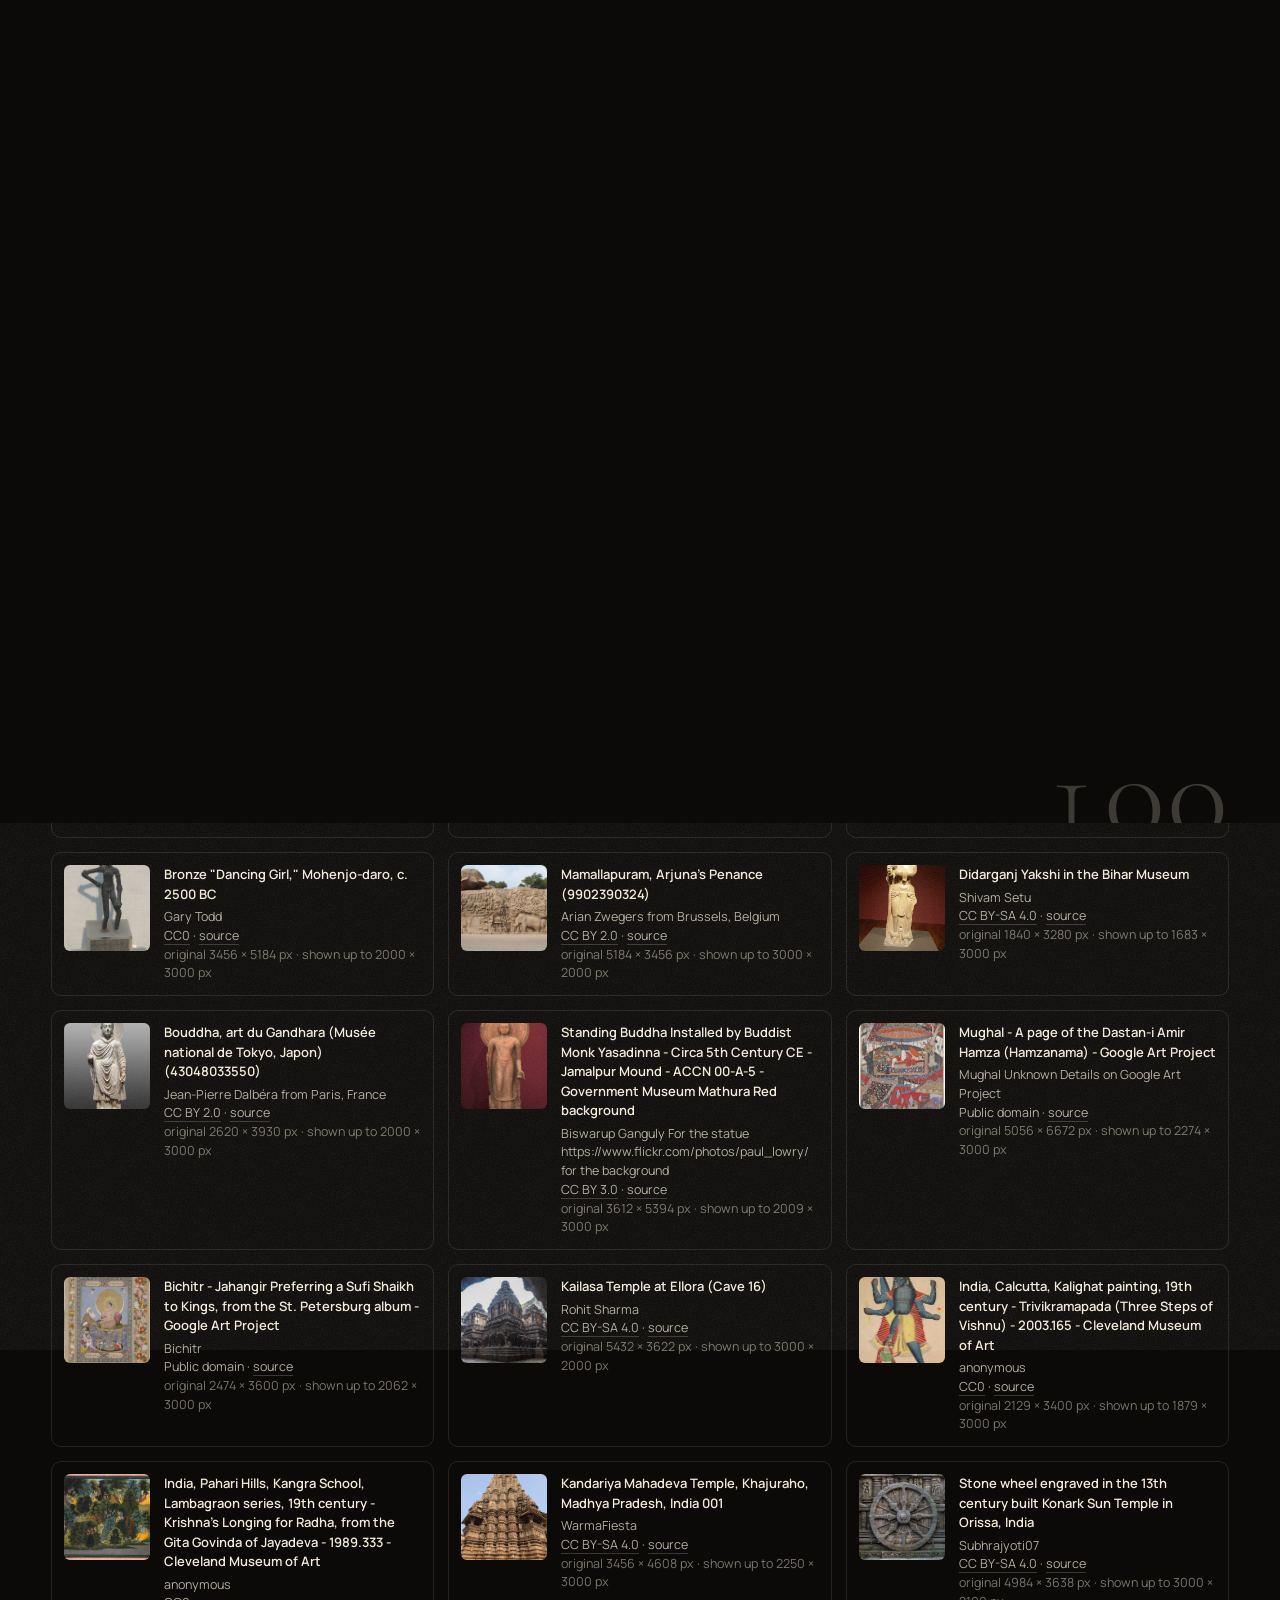
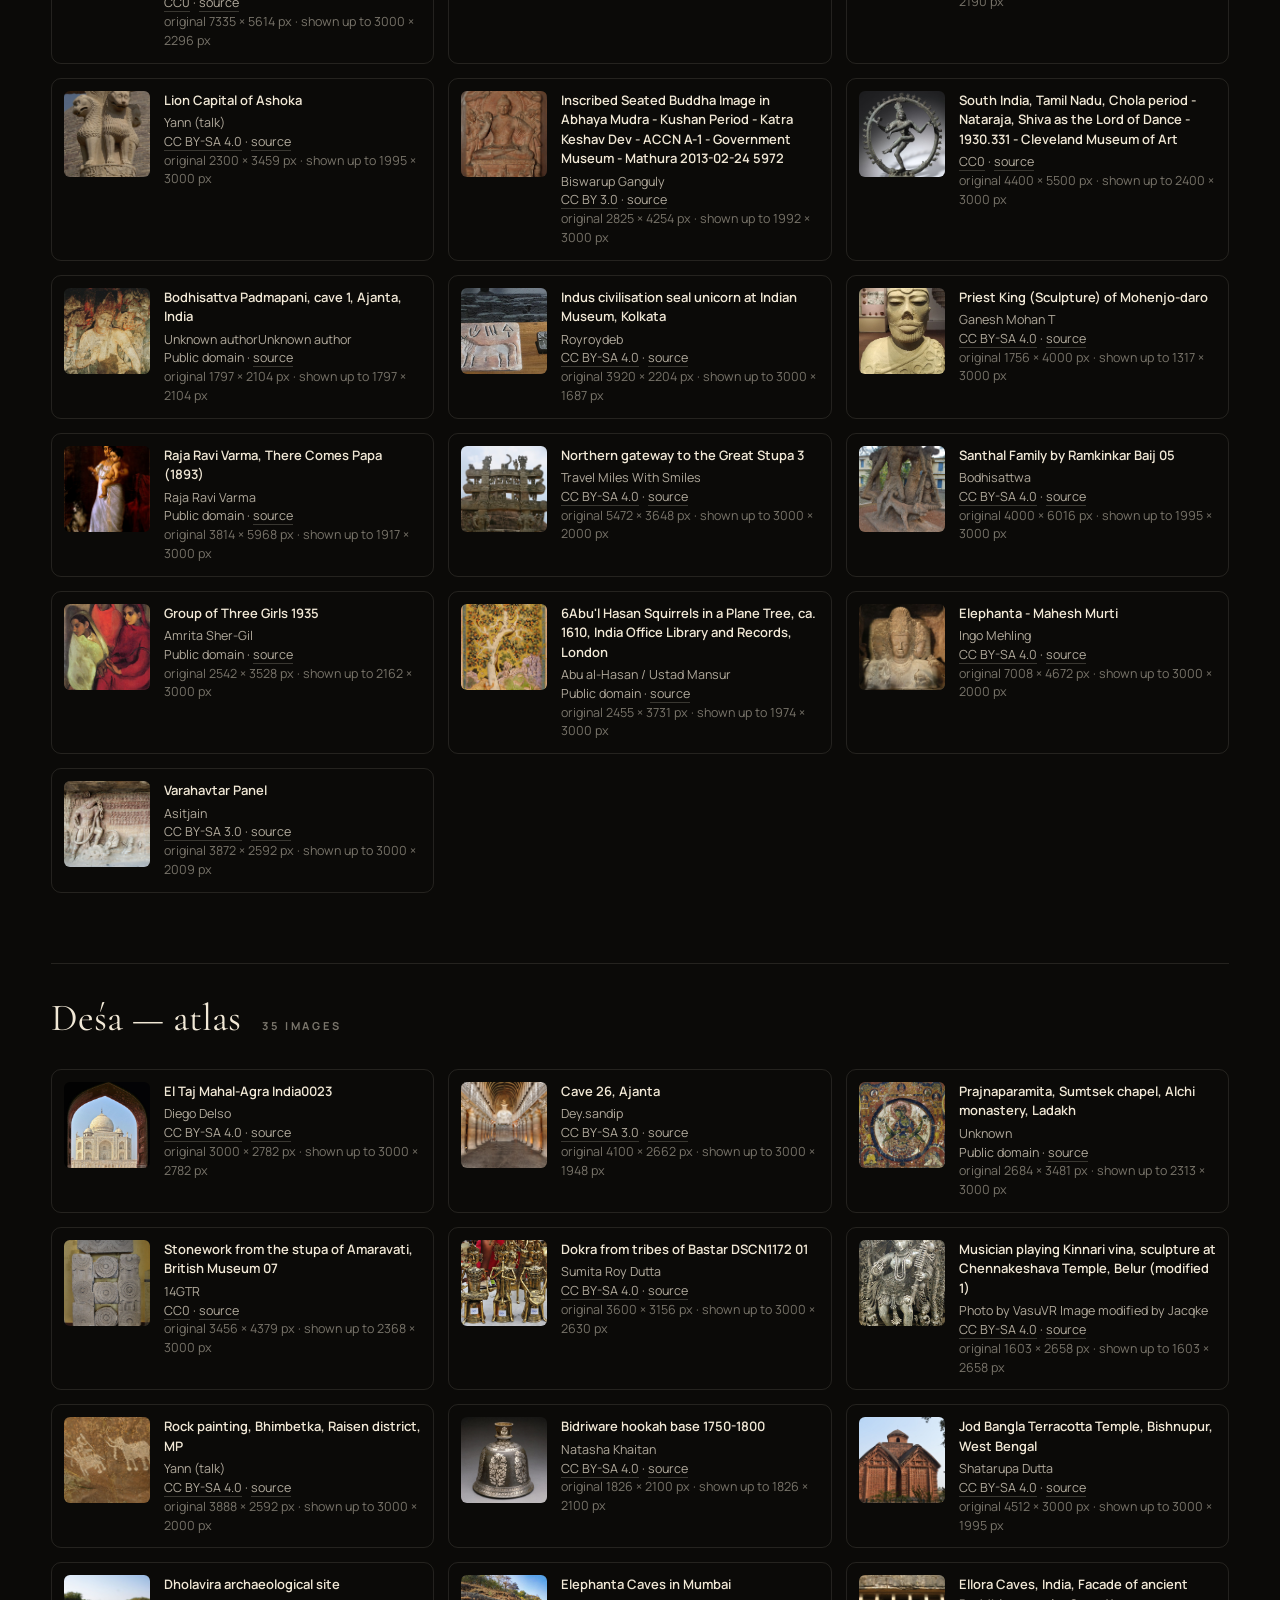
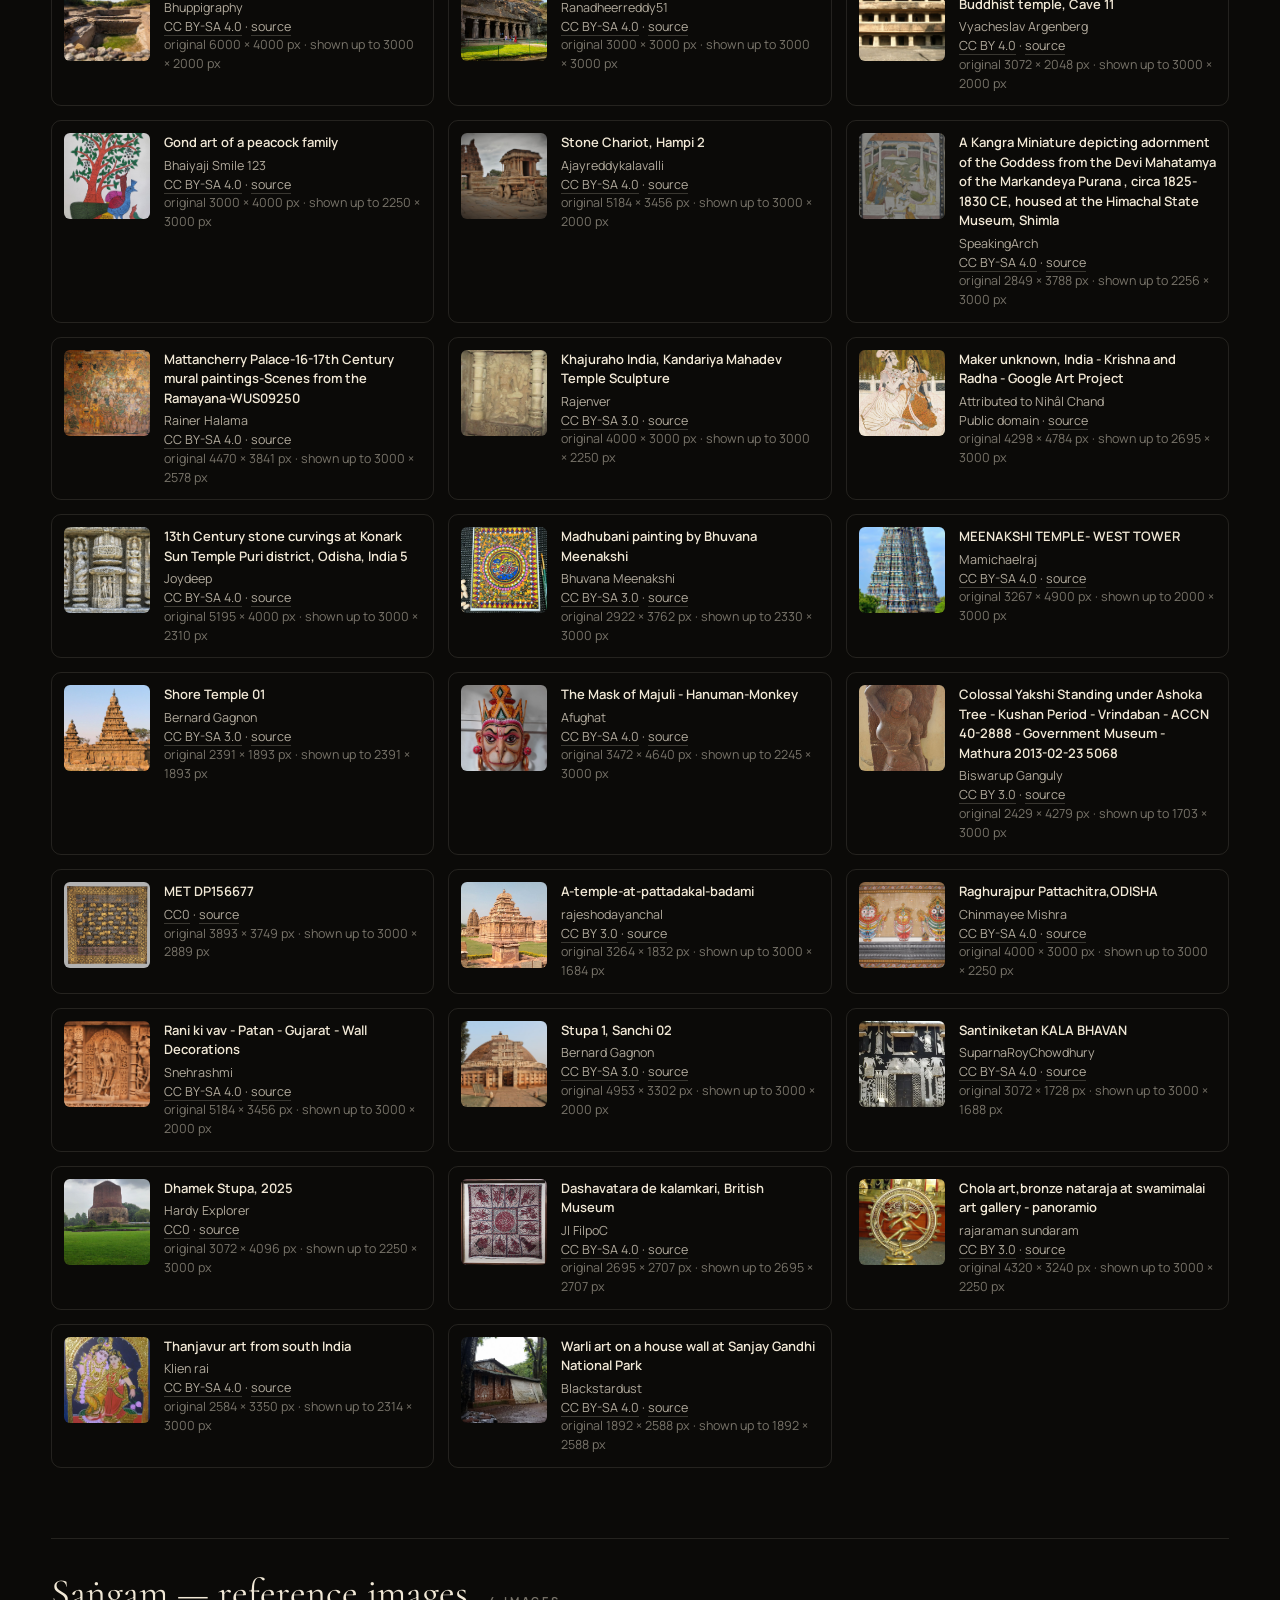
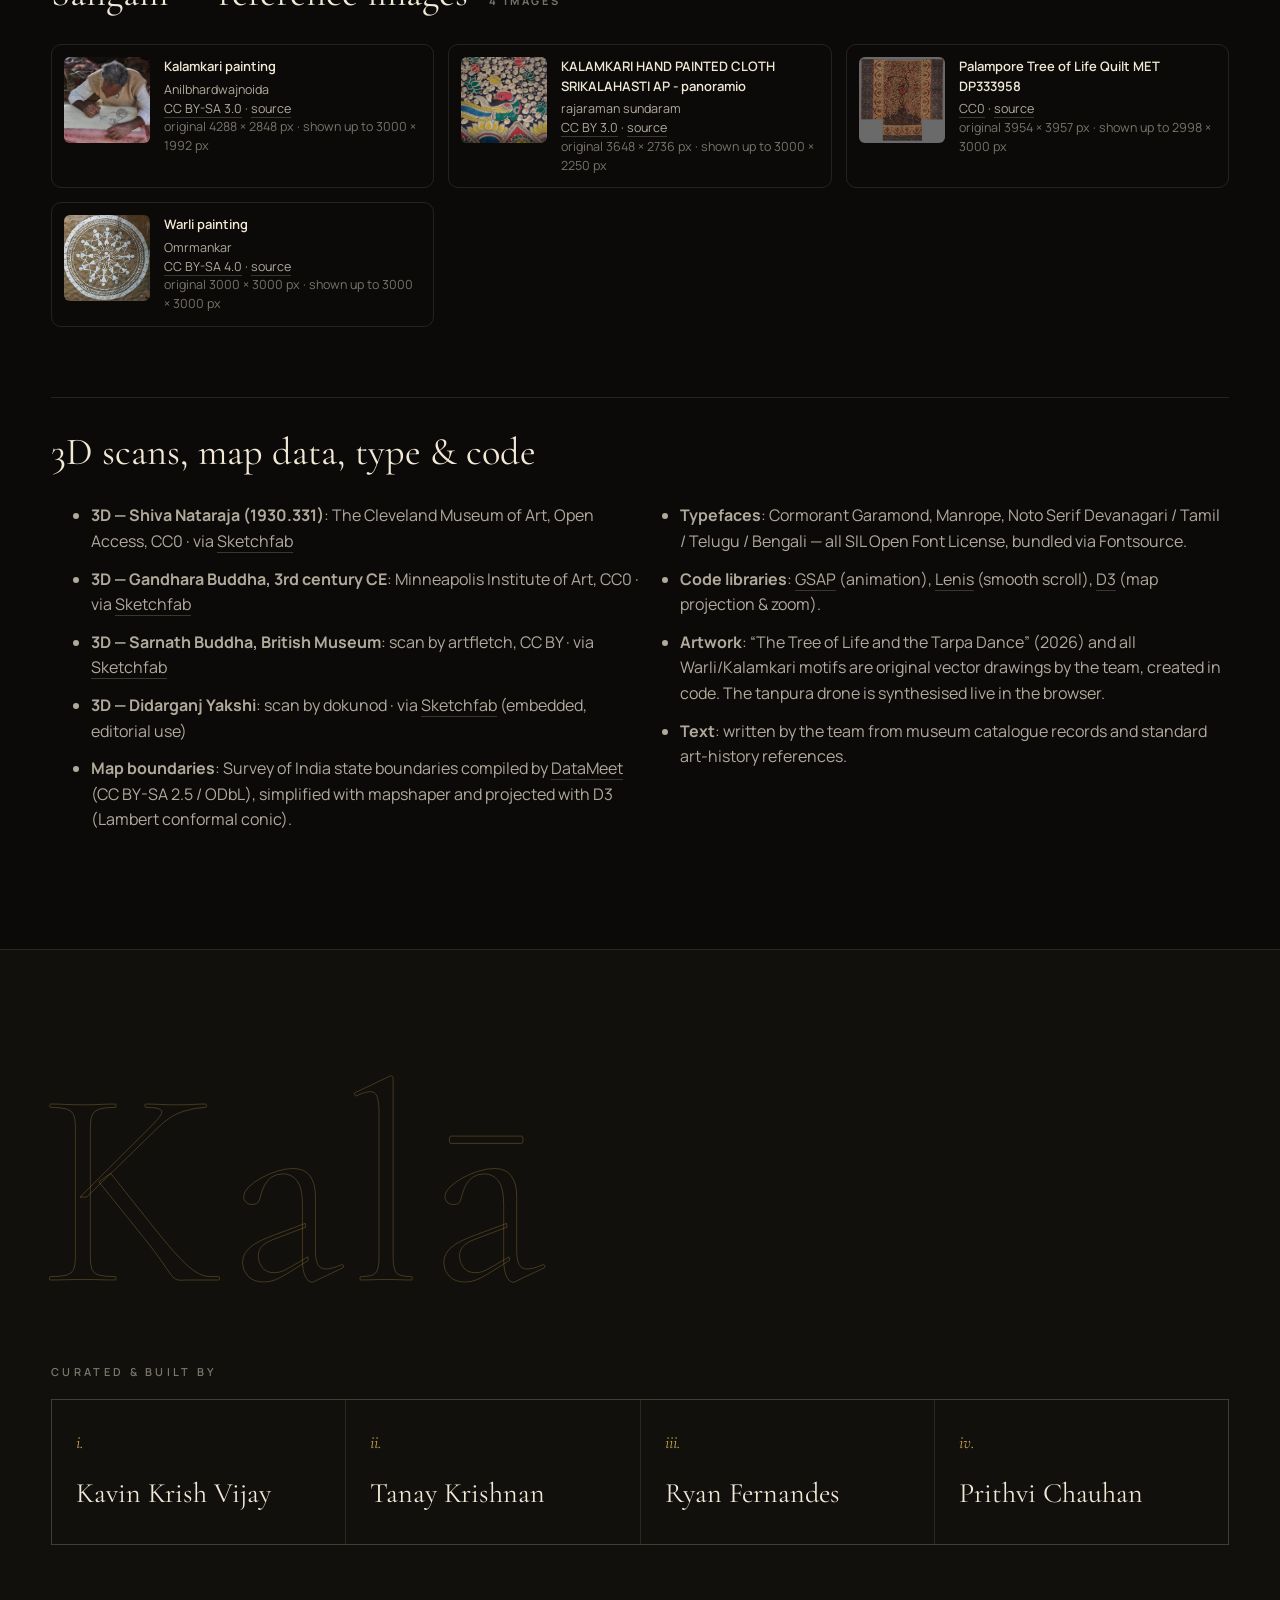
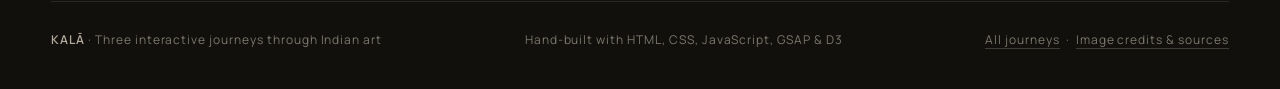
==== credits/index.html @ 5fd6c00c "KALĀ — three interactive journeys through Indian art A hand-built website in three parts: - Kāla: a " ====
<!doctype html>
<html lang="en" class="no-js" data-root="../">
<head>
  <meta charset="utf-8">
  <meta name="viewport" content="width=device-width, initial-scale=1">
  <title>Credits &amp; Sources — KALĀ</title>
  <meta name="description" content="Image credits, licences and sources for the KALĀ Indian art projects.">
  <meta name="theme-color" content="#0b0a08">
  <link rel="icon" href="../assets/favicon.svg" type="image/svg+xml">
  <script>document.documentElement.className = document.documentElement.className.replace("no-js", "js");</script>
  <link rel="stylesheet" href="../assets/css/core.css?v=1790333794">
  <style>
    .cr { padding: calc(var(--nav-h) + clamp(50px, 8vw, 120px)) var(--gutter) 100px; max-width: 1400px; margin: 0 auto; }
    .cr h1 { font-family: var(--serif); font-weight: 300; font-size: clamp(60px, 9vw, 150px); line-height: 0.9; }
    .cr h1 em { color: var(--gold); }
    .cr > p { max-width: 70ch; margin: 24px 0 50px; }
    .cr h2 { font-family: var(--serif); font-weight: 400; font-size: clamp(30px, 3vw, 44px); margin: 70px 0 20px; padding-top: 24px; border-top: 1px solid var(--line); }
    .cr h2 small { font-family: var(--sans); font-size: 11px; letter-spacing: .26em; text-transform: uppercase; color: var(--paper-3); margin-left: 12px; font-weight: 700; }
    .cr-grid { display: grid; grid-template-columns: repeat(auto-fill, minmax(300px, 1fr)); gap: 14px; }
    .cr-item { display: grid; grid-template-columns: 86px 1fr; gap: 14px; padding: 12px; border: 1px solid var(--line); border-radius: 10px; font-size: 12.5px; line-height: 1.5; color: var(--paper-2); }
    .cr-item img { width: 86px; height: 86px; object-fit: cover; border-radius: 6px; background: var(--ink-3); }
    .cr-item b { display: block; color: var(--paper); font-weight: 600; font-size: 13px; margin-bottom: 4px; word-break: break-word; }
    .cr-item a { border-bottom: 1px solid var(--line-2); }
    .cr-item .dim { color: var(--paper-3); }
    .cr-list { columns: 2 320px; column-gap: 40px; }
    .cr-list li { break-inside: avoid; margin-bottom: 12px; color: var(--paper-2); }
    .cr-list a { border-bottom: 1px solid var(--line-2); }
  </style>
</head>
<body data-loader-word="कला" data-loader-sub="Credits &amp; sources">
  <nav class="nav" aria-label="Main">
    <a class="nav__brand" href="../index.html" data-transition>KALĀ <small>कला</small></a>
    <div class="nav__links">
      <a href="../timeline/index.html" data-transition><span class="num">i.</span>Kāla</a>
      <a href="../map/index.html" data-transition><span class="num">ii.</span>Deśa</a>
      <a href="../fusion/index.html" data-transition><span class="num">iii.</span>Saṅgam</a>
      <button class="sound" data-sound type="button"></button>
    </div>
  </nav>
  <main class="cr">
    <div class="eyebrow">Sources &amp; licences</div>
    <h1>Credits <em>&amp;</em> sources</h1>
    <p class="lede">Every photograph in these projects comes from Wikimedia Commons under a public-domain or Creative Commons licence, and each was checked to be at least 2048 pixels on its long edge and sharp at full size. Photographers and licences are listed below; click through for the original file and full licence terms.</p>
    <h2>Kāla — timeline <small id="n-t"></small></h2>
    <div class="cr-grid" id="g-t"></div>
    <h2>Deśa — atlas <small id="n-m"></small></h2>
    <div class="cr-grid" id="g-m"></div>
    <h2>Saṅgam — reference images <small id="n-f"></small></h2>
    <div class="cr-grid" id="g-f"></div>
    <h2>3D scans, map data, type &amp; code</h2>
    <ul class="cr-list">
      <li><b>3D — Shiva Nataraja (1930.331)</b>: The Cleveland Museum of Art, Open Access, CC0 · via <a href="https://sketchfab.com/3d-models/6862a3c673d4434a8dc39ced2a5b5720" target="_blank" rel="noopener">Sketchfab</a></li>
      <li><b>3D — Gandhara Buddha, 3rd century CE</b>: Minneapolis Institute of Art, CC0 · via <a href="https://sketchfab.com/3d-models/1cd1470645334a76ae23b755b53fb736" target="_blank" rel="noopener">Sketchfab</a></li>
      <li><b>3D — Sarnath Buddha, British Museum</b>: scan by artfletch, CC BY · via <a href="https://sketchfab.com/3d-models/539350435cbb4ada9bae412f5b8858b0" target="_blank" rel="noopener">Sketchfab</a></li>
      <li><b>3D — Didarganj Yakshi</b>: scan by dokunod · via <a href="https://sketchfab.com/3d-models/393e8b873bcf426baa62c5d5b475b1bb" target="_blank" rel="noopener">Sketchfab</a> (embedded, editorial use)</li>
      <li><b>Map boundaries</b>: Survey of India state boundaries compiled by <a href="https://github.com/datameet/maps" target="_blank" rel="noopener">DataMeet</a> (CC BY-SA 2.5 / ODbL), simplified with mapshaper and projected with D3 (Lambert conformal conic).</li>
      <li><b>Typefaces</b>: Cormorant Garamond, Manrope, Noto Serif Devanagari / Tamil / Telugu / Bengali — all SIL Open Font License, bundled via Fontsource.</li>
      <li><b>Code libraries</b>: <a href="https://gsap.com" target="_blank" rel="noopener">GSAP</a> (animation), <a href="https://lenis.darkroom.engineering" target="_blank" rel="noopener">Lenis</a> (smooth scroll), <a href="https://d3js.org" target="_blank" rel="noopener">D3</a> (map projection & zoom).</li>
      <li><b>Artwork</b>: “The Tree of Life and the Tarpa Dance” (2026) and all Warli/Kalamkari motifs are original vector drawings by the team, created in code. The tanpura drone is synthesised live in the browser.</li>
      <li><b>Text</b>: written by the team from museum catalogue records and standard art-history references.</li>
    </ul>
  </main>
  <footer class="footer" data-footer data-big="Kalā"></footer>
  <script src="../assets/lib/gsap.min.js?v=1790333794"></script>
  <script src="../assets/lib/ScrollTrigger.min.js?v=1790333794"></script>
  <script src="../assets/lib/SplitText.min.js?v=1790333794"></script>
  <script src="../assets/lib/CustomEase.min.js?v=1790333794"></script>
  <script src="../assets/lib/lenis.min.js?v=1790333794"></script>
  <script src="../assets/js/core.js?v=1790333794"></script>
  <script src="../assets/js/tanpura.js?v=1790333794"></script>
  <script src="../assets/data/credits.js?v=1790333794"></script>
  <script>
    (function () {
      const C = window.KALA_CREDITS || {};
      const esc = (s) => String(s || "").replace(/[&<>"]/g, (c) => ({ "&": "&amp;", "<": "&lt;", ">": "&gt;", '"': "&quot;" }[c]));
      const clean = (f) => f.replace(/^File:/, "").replace(/\.(jpe?g|png|tiff?)$/i, "").replace(/_/g, " ");
      ["t", "m", "f"].forEach((g) => {
        const ids = Object.keys(C).filter((k) => k.startsWith(g + "-")).sort();
        document.getElementById("n-" + g).textContent = ids.length + " images";
        document.getElementById("g-" + g).innerHTML = ids.map((id) => {
          const c = C[id];
          return `<div class="cr-item"><img src="../assets/img/${g}/${id}-sm.jpg" alt="" loading="lazy">
            <div><b>${esc(clean(c.file))}</b>
            ${c.artist ? esc(c.artist) + "<br>" : ""}
            ${c.licenseUrl ? `<a href="${esc(c.licenseUrl)}" target="_blank" rel="noopener">${esc(c.license)}</a>` : esc(c.license)} ·
            <a href="${esc(c.page)}" target="_blank" rel="noopener">source</a><br>
            <span class="dim">original ${c.orig ? c.orig.join(" × ") : ""} px · shown up to ${c.served ? c.served.join(" × ") : ""} px</span></div></div>`;
        }).join("");
      });
    })();
  </script>
</body>
</html>
---- assets/css/core.css ----
/* =========================================================
   KALĀ — shared design system
   Dark museum luxe · gold leaf · cinematic motion
   ========================================================= */

/* ---------- Fonts (bundled, offline-safe) ---------- */
@font-face { font-family: "Cormorant"; font-style: normal; font-weight: 300; font-display: swap; src: url("../fonts/cormorant-garamond-latin-300-normal.woff2") format("woff2"); unicode-range: U+0000-00FF, U+0131, U+0152-0153, U+02BB-02BC, U+02C6, U+02DA, U+02DC, U+0304, U+0308, U+0329, U+2000-206F, U+20AC, U+2122, U+2191, U+2193, U+2212, U+2215, U+FEFF, U+FFFD; }
@font-face { font-family: "Cormorant"; font-style: normal; font-weight: 300; font-display: swap; src: url("../fonts/cormorant-garamond-latin-ext-300-normal.woff2") format("woff2"); unicode-range: U+0100-02BA, U+02BD-02C5, U+02C7-02CC, U+02CE-02D7, U+02DD-02FF, U+0304, U+0308, U+0329, U+1D00-1DBF, U+1E00-1E9F, U+1EF2-1EFF, U+2020, U+20A0-20AB, U+20AD-20C0, U+2113, U+2C60-2C7F, U+A720-A7FF; }
@font-face { font-family: "Cormorant"; font-style: normal; font-weight: 400; font-display: swap; src: url("../fonts/cormorant-garamond-latin-400-normal.woff2") format("woff2"); unicode-range: U+0000-00FF, U+0131, U+0152-0153, U+02BB-02BC, U+02C6, U+02DA, U+02DC, U+0304, U+0308, U+0329, U+2000-206F, U+20AC, U+2122, U+2191, U+2193, U+2212, U+2215, U+FEFF, U+FFFD; }
@font-face { font-family: "Cormorant"; font-style: normal; font-weight: 400; font-display: swap; src: url("../fonts/cormorant-garamond-latin-ext-400-normal.woff2") format("woff2"); unicode-range: U+0100-02BA, U+02BD-02C5, U+02C7-02CC, U+02CE-02D7, U+02DD-02FF, U+0304, U+0308, U+0329, U+1D00-1DBF, U+1E00-1E9F, U+1EF2-1EFF, U+2020, U+20A0-20AB, U+20AD-20C0, U+2113, U+2C60-2C7F, U+A720-A7FF; }
@font-face { font-family: "Cormorant"; font-style: italic; font-weight: 400; font-display: swap; src: url("../fonts/cormorant-garamond-latin-400-italic.woff2") format("woff2"); unicode-range: U+0000-00FF, U+0131, U+0152-0153, U+02BB-02BC, U+02C6, U+02DA, U+02DC, U+0304, U+0308, U+0329, U+2000-206F, U+20AC, U+2122, U+2191, U+2193, U+2212, U+2215, U+FEFF, U+FFFD; }
@font-face { font-family: "Cormorant"; font-style: italic; font-weight: 400; font-display: swap; src: url("../fonts/cormorant-garamond-latin-ext-400-italic.woff2") format("woff2"); unicode-range: U+0100-02BA, U+02BD-02C5, U+02C7-02CC, U+02CE-02D7, U+02DD-02FF, U+0304, U+0308, U+0329, U+1D00-1DBF, U+1E00-1E9F, U+1EF2-1EFF, U+2020, U+20A0-20AB, U+20AD-20C0, U+2113, U+2C60-2C7F, U+A720-A7FF; }
@font-face { font-family: "Cormorant"; font-style: normal; font-weight: 500; font-display: swap; src: url("../fonts/cormorant-garamond-latin-500-normal.woff2") format("woff2"); unicode-range: U+0000-00FF, U+0131, U+0152-0153, U+02BB-02BC, U+02C6, U+02DA, U+02DC, U+0304, U+0308, U+0329, U+2000-206F, U+20AC, U+2122, U+2191, U+2193, U+2212, U+2215, U+FEFF, U+FFFD; }
@font-face { font-family: "Cormorant"; font-style: normal; font-weight: 500; font-display: swap; src: url("../fonts/cormorant-garamond-latin-ext-500-normal.woff2") format("woff2"); unicode-range: U+0100-02BA, U+02BD-02C5, U+02C7-02CC, U+02CE-02D7, U+02DD-02FF, U+0304, U+0308, U+0329, U+1D00-1DBF, U+1E00-1E9F, U+1EF2-1EFF, U+2020, U+20A0-20AB, U+20AD-20C0, U+2113, U+2C60-2C7F, U+A720-A7FF; }
@font-face { font-family: "Cormorant"; font-style: italic; font-weight: 500; font-display: swap; src: url("../fonts/cormorant-garamond-latin-500-italic.woff2") format("woff2"); unicode-range: U+0000-00FF, U+0131, U+0152-0153, U+02BB-02BC, U+02C6, U+02DA, U+02DC, U+0304, U+0308, U+0329, U+2000-206F, U+20AC, U+2122, U+2191, U+2193, U+2212, U+2215, U+FEFF, U+FFFD; }
@font-face { font-family: "Cormorant"; font-style: normal; font-weight: 600; font-display: swap; src: url("../fonts/cormorant-garamond-latin-600-normal.woff2") format("woff2"); unicode-range: U+0000-00FF, U+0131, U+0152-0153, U+02BB-02BC, U+02C6, U+02DA, U+02DC, U+0304, U+0308, U+0329, U+2000-206F, U+20AC, U+2122, U+2191, U+2193, U+2212, U+2215, U+FEFF, U+FFFD; }
@font-face { font-family: "Cormorant"; font-style: normal; font-weight: 600; font-display: swap; src: url("../fonts/cormorant-garamond-latin-ext-600-normal.woff2") format("woff2"); unicode-range: U+0100-02BA, U+02BD-02C5, U+02C7-02CC, U+02CE-02D7, U+02DD-02FF, U+0304, U+0308, U+0329, U+1D00-1DBF, U+1E00-1E9F, U+1EF2-1EFF, U+2020, U+20A0-20AB, U+20AD-20C0, U+2113, U+2C60-2C7F, U+A720-A7FF; }
@font-face { font-family: "Cormorant"; font-style: italic; font-weight: 300; font-display: swap; src: url("../fonts/cormorant-garamond-latin-300-italic.woff2") format("woff2"); unicode-range: U+0000-00FF, U+0131, U+0152-0153, U+02BB-02BC, U+02C6, U+02DA, U+02DC, U+0304, U+0308, U+0329, U+2000-206F, U+20AC, U+2122, U+2191, U+2193, U+2212, U+2215, U+FEFF, U+FFFD; }
@font-face { font-family: "Cormorant"; font-style: italic; font-weight: 300; font-display: swap; src: url("../fonts/cormorant-garamond-latin-ext-300-italic.woff2") format("woff2"); unicode-range: U+0100-02BA, U+02BD-02C5, U+02C7-02CC, U+02CE-02D7, U+02DD-02FF, U+0304, U+0308, U+0329, U+1D00-1DBF, U+1E00-1E9F, U+1EF2-1EFF, U+2020, U+20A0-20AB, U+20AD-20C0, U+2113, U+2C60-2C7F, U+A720-A7FF; }
@font-face { font-family: "Manrope"; font-style: normal; font-weight: 200 800; font-display: swap; src: url("../fonts/manrope-latin-wght-normal.woff2") format("woff2-variations"); unicode-range: U+0000-00FF, U+0131, U+0152-0153, U+02BB-02BC, U+02C6, U+02DA, U+02DC, U+0304, U+0308, U+0329, U+2000-206F, U+20AC, U+2122, U+2191, U+2193, U+2212, U+2215, U+FEFF, U+FFFD; }
@font-face { font-family: "Manrope"; font-style: normal; font-weight: 200 800; font-display: swap; src: url("../fonts/manrope-latin-ext-wght-normal.woff2") format("woff2-variations"); unicode-range: U+0100-02BA, U+02BD-02C5, U+02C7-02CC, U+02CE-02D7, U+02DD-02FF, U+0304, U+0308, U+0329, U+1D00-1DBF, U+1E00-1E9F, U+1EF2-1EFF, U+2020, U+20A0-20AB, U+20AD-20C0, U+2113, U+2C60-2C7F, U+A720-A7FF; }
@font-face { font-family: "Indic"; font-weight: 400; font-display: swap; src: url("../fonts/noto-serif-devanagari-devanagari-400-normal.woff2") format("woff2"); unicode-range: U+0900-097F, U+1CD0-1CF9, U+200C-200D, U+20A8, U+20B9, U+25CC, U+A830-A839, U+A8E0-A8FF; }
@font-face { font-family: "Indic"; font-weight: 600; font-display: swap; src: url("../fonts/noto-serif-devanagari-devanagari-600-normal.woff2") format("woff2"); unicode-range: U+0900-097F, U+1CD0-1CF9, U+200C-200D, U+20A8, U+20B9, U+25CC, U+A830-A839, U+A8E0-A8FF; }
@font-face { font-family: "Indic"; font-weight: 400; font-display: swap; src: url("../fonts/noto-serif-tamil-tamil-400-normal.woff2") format("woff2"); unicode-range: U+0B82-0BFA, U+200C-200D, U+25CC; }
@font-face { font-family: "Indic"; font-weight: 600; font-display: swap; src: url("../fonts/noto-serif-tamil-tamil-600-normal.woff2") format("woff2"); unicode-range: U+0B82-0BFA, U+200C-200D, U+25CC; }
@font-face { font-family: "Indic"; font-weight: 400; font-display: swap; src: url("../fonts/noto-serif-telugu-telugu-400-normal.woff2") format("woff2"); unicode-range: U+0951-0952, U+0964-0965, U+0C00-0C7F, U+1CDA, U+1CF2, U+200C-200D, U+25CC; }
@font-face { font-family: "Indic"; font-weight: 600; font-display: swap; src: url("../fonts/noto-serif-telugu-telugu-600-normal.woff2") format("woff2"); unicode-range: U+0951-0952, U+0964-0965, U+0C00-0C7F, U+1CDA, U+1CF2, U+200C-200D, U+25CC; }
@font-face { font-family: "Indic"; font-weight: 400; font-display: swap; src: url("../fonts/noto-serif-bengali-bengali-400-normal.woff2") format("woff2"); unicode-range: U+0951-0952, U+0964-0965, U+0980-09FE, U+1CD0, U+1CD2, U+1CD5-1CD6, U+1CD8, U+1CE1, U+1CEA, U+1CED, U+1CF2, U+1CF5-1CF7, U+200C-200D, U+20B9, U+25CC, U+A8F1; }
@font-face { font-family: "Indic"; font-weight: 600; font-display: swap; src: url("../fonts/noto-serif-bengali-bengali-600-normal.woff2") format("woff2"); unicode-range: U+0951-0952, U+0964-0965, U+0980-09FE, U+1CD0, U+1CD2, U+1CD5-1CD6, U+1CD8, U+1CE1, U+1CEA, U+1CED, U+1CF2, U+1CF5-1CF7, U+200C-200D, U+20B9, U+25CC, U+A8F1; }

/* ---------- Tokens ---------- */
:root {
  --ink: #0b0a08;
  --ink-2: #12100d;
  --ink-3: #1b1814;
  --ink-4: #262119;
  --paper: #f1e8d6;
  --paper-2: rgba(241, 232, 214, 0.72);
  --paper-3: rgba(241, 232, 214, 0.48);
  --paper-4: rgba(241, 232, 214, 0.22);
  --line: rgba(241, 232, 214, 0.11);
  --line-2: rgba(241, 232, 214, 0.2);
  --gold: #c9a24a;
  --gold-2: #e9cf85;
  --gold-3: #8b6b25;
  --gold-grad: linear-gradient(115deg, #8b6b25 0%, #e9cf85 28%, #c9a24a 46%, #fff1c4 58%, #b8903a 74%, #7a5b1c 100%);
  --accent: var(--gold);
  --accent-2: var(--gold-2);

  --serif: "Cormorant", "Cormorant Garamond", "Indic", Georgia, "Times New Roman", serif;
  --sans: "Manrope", "Indic", system-ui, -apple-system, "Segoe UI", sans-serif;
  --indic: "Indic", "Nirmala UI", "Mangal", serif;

  --ease-out: cubic-bezier(0.16, 1, 0.3, 1);
  --ease-io: cubic-bezier(0.76, 0, 0.24, 1);
  --gutter: clamp(16px, 4vw, 64px);
  --nav-h: 72px;
  color-scheme: dark;
}

/* ---------- Reset ---------- */
*, *::before, *::after { box-sizing: border-box; }
html { -webkit-text-size-adjust: 100%; text-size-adjust: 100%; }
html.lenis, html.lenis body { height: auto; }
.lenis.lenis-smooth { scroll-behavior: auto !important; }
.lenis.lenis-stopped { overflow: hidden; }
body {
  margin: 0;
  background: var(--ink);
  color: var(--paper);
  font-family: var(--sans);
  font-size: 16px;
  line-height: 1.6;
  -webkit-font-smoothing: antialiased;
  -moz-osx-font-smoothing: grayscale;
  overflow-x: hidden;
}
img, svg, video, canvas { display: block; max-width: 100%; }
a { color: inherit; text-decoration: none; }
button { font: inherit; color: inherit; background: none; border: 0; padding: 0; cursor: pointer; }
::selection { background: var(--gold); color: var(--ink); }
h1, h2, h3, h4 { margin: 0; font-weight: 400; }
p { margin: 0 0 1em; }

/* ---------- Type ---------- */
.display {
  font-family: var(--serif);
  font-weight: 300;
  line-height: 0.88;
  letter-spacing: -0.02em;
}
.eyebrow {
  font-family: var(--sans);
  font-size: 11px;
  font-weight: 600;
  letter-spacing: 0.32em;
  text-transform: uppercase;
  color: var(--accent);
}
.indic { font-family: var(--indic); }
.italic { font-style: italic; }
.gold-text {
  background: var(--gold-grad);
  background-size: 200% 100%;
  -webkit-background-clip: text;
  background-clip: text;
  color: transparent;
  animation: goldShift 9s ease-in-out infinite alternate;
}
@keyframes goldShift { to { background-position: 100% 0; } }
.lede { font-family: var(--serif); font-size: clamp(22px, 2.3vw, 32px); line-height: 1.35; color: var(--paper-2); font-weight: 300; }
.muted { color: var(--paper-3); }

/* ---------- Grain + vignette ---------- */
.grain {
  pointer-events: none;
  position: fixed; inset: -50%;
  width: 200%; height: 200%;
  z-index: 9000;
  opacity: 0.075;
  background-image: url("data:image/svg+xml;utf8,<svg xmlns='http://www.w3.org/2000/svg' width='220' height='220'><filter id='n'><feTurbulence type='fractalNoise' baseFrequency='.85' numOctaves='3' stitchTiles='stitch'/><feColorMatrix values='0 0 0 0 1  0 0 0 0 1  0 0 0 0 1  0 0 0 1.1 0'/></filter><rect width='100%' height='100%' filter='url(%23n)'/></svg>");
  animation: grain 1.2s steps(6) infinite;
}
@keyframes grain {
  0% { transform: translate(0, 0); } 20% { transform: translate(-3%, 2%); } 40% { transform: translate(2%, -4%); }
  60% { transform: translate(-4%, -1%); } 80% { transform: translate(3%, 3%); } 100% { transform: translate(0, 0); }
}

/* ---------- Nav ---------- */
.nav {
  position: fixed; top: 0; left: 0; right: 0;
  height: var(--nav-h);
  display: flex; align-items: center; justify-content: space-between;
  padding: 0 var(--gutter);
  z-index: 800;
  mix-blend-mode: difference;
  color: #f1e8d6;
}
.nav__brand { display: flex; align-items: baseline; gap: 12px; font-family: var(--serif); font-size: 26px; letter-spacing: 0.18em; font-weight: 500; }
.nav__brand small { font-family: var(--indic); font-size: 15px; letter-spacing: 0; opacity: 0.7; }
.nav__links { display: flex; gap: clamp(14px, 2.6vw, 40px); align-items: center; }
.nav__links a { font-size: 11px; letter-spacing: 0.28em; text-transform: uppercase; font-weight: 600; position: relative; padding: 6px 0; }
.nav__links a::after { content: ""; position: absolute; left: 0; bottom: 0; height: 1px; width: 100%; background: currentColor; transform: scaleX(0); transform-origin: right; transition: transform 0.6s var(--ease-out); }
.nav__links a:hover::after, .nav__links a[aria-current="page"]::after { transform: scaleX(1); transform-origin: left; }
.nav__links a .num { opacity: 0.55; margin-right: 6px; font-family: var(--serif); letter-spacing: 0.05em; font-size: 13px; font-style: italic; }

.sound {
  display: flex; align-items: center; gap: 10px;
  font-size: 10px; letter-spacing: 0.3em; text-transform: uppercase; font-weight: 600;
}
.sound__bars { display: flex; gap: 2px; align-items: flex-end; height: 14px; }
.sound__bars i { width: 2px; height: 3px; background: currentColor; transition: height 0.3s; }
.sound.is-on .sound__bars i { animation: bars 1.1s ease-in-out infinite; }
.sound.is-on .sound__bars i:nth-child(2) { animation-delay: -0.3s; }
.sound.is-on .sound__bars i:nth-child(3) { animation-delay: -0.6s; }
.sound.is-on .sound__bars i:nth-child(4) { animation-delay: -0.9s; }
@keyframes bars { 0%, 100% { height: 3px; } 50% { height: 14px; } }

@media (max-width: 820px) {
  .nav__links a:not(.keep) { display: none; }
  .nav__brand small { display: none; }
}

/* ---------- Cursor ---------- */
.cursor, .cursor-dot { position: fixed; top: 0; left: 0; pointer-events: none; z-index: 9500; will-change: transform; }
.cursor {
  width: 44px; height: 44px; margin: -22px 0 0 -22px;
  border: 1px solid rgba(233, 207, 133, 0.55);
  border-radius: 50%;
  display: grid; place-items: center;
  transition: width 0.45s var(--ease-out), height 0.45s var(--ease-out), margin 0.45s var(--ease-out), background 0.45s, border-color 0.45s;
}
.cursor span { font-size: 10px; letter-spacing: 0.22em; text-transform: uppercase; font-weight: 700; color: var(--ink); opacity: 0; transition: opacity 0.3s; white-space: nowrap; }
.cursor-dot { width: 6px; height: 6px; margin: -3px 0 0 -3px; background: var(--gold-2); border-radius: 50%; }
.cursor.is-hover { width: 84px; height: 84px; margin: -42px 0 0 -42px; background: var(--gold-2); border-color: var(--gold-2); }
.cursor.is-hover span { opacity: 1; }
.cursor.is-link { width: 64px; height: 64px; margin: -32px 0 0 -32px; background: rgba(233, 207, 133, 0.12); }
.cursor.is-hidden, .cursor-dot.is-hidden { opacity: 0; }
@media (hover: none), (pointer: coarse) { .cursor, .cursor-dot { display: none; } }
@media (hover: hover) and (pointer: fine) { body.has-cursor, body.has-cursor a, body.has-cursor button { cursor: none; } }

/* ---------- Loader ---------- */
.loader {
  position: fixed; inset: 0; z-index: 9800;
  background: var(--ink);
  display: grid; place-items: center;
}
.loader__inner { text-align: center; }
.loader__mandala { width: min(240px, 50vw); height: auto; margin: 0 auto 28px; }
.loader__mandala path, .loader__mandala circle { fill: none; stroke: var(--gold); stroke-width: 0.6; }
.loader__word { font-family: var(--indic); font-size: clamp(34px, 5vw, 54px); color: var(--gold-2); line-height: 1.2; }
.loader__sub { margin-top: 10px; font-size: 10px; letter-spacing: 0.5em; text-transform: uppercase; color: var(--paper-3); }
.loader__count { position: absolute; right: var(--gutter); bottom: calc(var(--gutter) * 0.8); font-family: var(--serif); font-size: clamp(60px, 10vw, 140px); font-weight: 300; line-height: 1; color: var(--paper-4); font-variant-numeric: tabular-nums; }
.loader__bar { position: absolute; left: 0; bottom: 0; height: 2px; width: 100%; background: var(--gold); transform-origin: left; transform: scaleX(0); }

/* ---------- Boot visibility ---------- */
.js:not(.is-ready) body > * { opacity: 0; }

/* ---------- Page transition curtain ---------- */
.curtain { position: fixed; inset: 0; z-index: 9700; pointer-events: none; display: flex; }
.curtain i { flex: 1; background: var(--ink-2); transform: scaleY(0); transform-origin: bottom; border-right: 1px solid rgba(201,162,74,.08); }

/* ---------- Buttons / chips ---------- */
.btn {
  position: relative; display: inline-flex; align-items: center; gap: 14px;
  padding: 16px 28px; border: 1px solid var(--line-2); border-radius: 999px;
  font-size: 11px; letter-spacing: 0.26em; text-transform: uppercase; font-weight: 700;
  overflow: hidden; isolation: isolate;
  transition: color 0.5s var(--ease-out), border-color 0.5s;
}
.btn::before { content: ""; position: absolute; inset: 0; background: var(--accent); transform: translateY(101%); transition: transform 0.6s var(--ease-out); z-index: -1; border-radius: inherit; }
.btn:hover { color: var(--ink); border-color: var(--accent); }
.btn:hover::before { transform: translateY(0); }
.btn .arrow { width: 18px; height: 1px; background: currentColor; position: relative; }
.btn .arrow::after { content: ""; position: absolute; right: 0; top: -3px; width: 7px; height: 7px; border-top: 1px solid currentColor; border-right: 1px solid currentColor; transform: rotate(45deg); }

.chip {
  display: inline-flex; align-items: center; gap: 8px;
  padding: 8px 14px; border-radius: 999px; border: 1px solid var(--line-2);
  font-size: 11px; letter-spacing: 0.14em; text-transform: uppercase; font-weight: 600; color: var(--paper-2);
  transition: all 0.35s var(--ease-out);
}
.chip:hover { border-color: var(--paper-3); color: var(--paper); }
.chip.is-active { background: var(--paper); color: var(--ink); border-color: var(--paper); }
.chip .dot { width: 7px; height: 7px; border-radius: 50%; background: currentColor; }

/* ---------- Reveal helpers ---------- */
[data-reveal] { opacity: 0; transform: translateY(40px); }
.no-js [data-reveal], .reduced [data-reveal], .shot [data-reveal] { opacity: 1 !important; transform: none !important; }
.line-mask { display: block; overflow: hidden; padding-bottom: 0.08em; margin-bottom: -0.08em; }
.line-mask > span { display: inline-block; }

/* ---------- Ornament ---------- */
.ornament { display: flex; align-items: center; gap: 14px; color: var(--accent); }
.ornament::before, .ornament::after { content: ""; flex: 1; height: 1px; background: linear-gradient(90deg, transparent, currentColor, transparent); opacity: 0.5; }
.ornament svg { width: 22px; height: 22px; }

/* ---------- About (brief alignment) ---------- */
.brief {
  position: relative;
  padding: clamp(80px, 12vw, 160px) var(--gutter);
  border-top: 1px solid var(--line);
}
.brief__grid { display: grid; grid-template-columns: 1fr 1.3fr; gap: clamp(32px, 6vw, 120px); max-width: 1400px; margin: 0 auto; }
.brief h2 { font-family: var(--serif); font-size: clamp(44px, 6vw, 88px); line-height: 0.95; font-weight: 300; margin-top: 18px; }
.brief h2 em { color: var(--accent); }
.brief dl { display: grid; grid-template-columns: 160px 1fr; gap: 22px 28px; margin: 0; }
.brief dt { font-size: 11px; letter-spacing: 0.26em; text-transform: uppercase; color: var(--paper-3); font-weight: 600; padding-top: 5px; }
.brief dd { margin: 0; font-family: var(--serif); font-size: clamp(19px, 1.6vw, 23px); line-height: 1.45; color: var(--paper-2); }
.brief dd strong { color: var(--paper); font-weight: 500; }
@media (max-width: 860px) { .brief__grid { grid-template-columns: 1fr; } .brief dl { grid-template-columns: 1fr; gap: 6px 0; } .brief dd { margin-bottom: 16px; } }

/* ---------- Footer / team ---------- */
.footer {
  position: relative;
  padding: clamp(80px, 10vw, 140px) var(--gutter) 40px;
  background: var(--ink-2);
  border-top: 1px solid var(--line);
  overflow: hidden;
}
.footer__big {
  font-family: var(--serif); font-weight: 300;
  font-size: clamp(90px, 22vw, 360px); line-height: 0.8; letter-spacing: 0.02em;
  color: transparent; -webkit-text-stroke: 1px rgba(201, 162, 74, 0.28);
  white-space: nowrap; user-select: none;
  margin: 0 0 60px -0.04em;
}
.team { display: grid; grid-template-columns: repeat(4, 1fr); gap: 1px; background: var(--line); border: 1px solid var(--line); max-width: 1400px; }
.team__m { background: var(--ink-2); padding: 28px 24px 26px; position: relative; overflow: hidden; }
.team__m::before { content: ""; position: absolute; inset: 0; background: radial-gradient(400px circle at var(--mx, 50%) var(--my, 120%), rgba(201, 162, 74, 0.16), transparent 50%); opacity: 0; transition: opacity 0.5s; }
.team__m:hover::before { opacity: 1; }
.team__idx { font-family: var(--serif); font-style: italic; color: var(--accent); font-size: 18px; }
.team__name { font-family: var(--serif); font-size: clamp(24px, 2.2vw, 32px); line-height: 1.05; margin: 22px 0 10px; }
.team__reg { font-size: 11px; letter-spacing: 0.18em; color: var(--paper-3); font-variant-numeric: tabular-nums; }
.footer__meta { display: flex; flex-wrap: wrap; justify-content: space-between; gap: 24px; margin-top: 56px; padding-top: 28px; border-top: 1px solid var(--line); font-size: 12px; letter-spacing: 0.08em; color: var(--paper-3); max-width: 1400px; }
.footer__meta strong { color: var(--paper-2); font-weight: 600; }
.footer__meta a { border-bottom: 1px solid var(--line-2); }
.footer__meta a:hover { color: var(--paper); }
.footer__label { font-size: 11px; letter-spacing: 0.3em; text-transform: uppercase; color: var(--paper-3); font-weight: 600; margin-bottom: 18px; display: block; }
@media (max-width: 900px) { .team { grid-template-columns: repeat(2, 1fr); } }
@media (max-width: 460px) { .team { grid-template-columns: 1fr; } }

/* ---------- Utilities ---------- */
.sr-only { position: absolute; width: 1px; height: 1px; padding: 0; margin: -1px; overflow: hidden; clip: rect(0, 0, 0, 0); white-space: nowrap; border: 0; }
.wrap { max-width: 1400px; margin: 0 auto; padding: 0 var(--gutter); }

@media (prefers-reduced-motion: reduce) {
  *, *::before, *::after { animation-duration: 0.001ms !important; animation-iteration-count: 1 !important; transition-duration: 0.001ms !important; }
  .grain { display: none; }
}
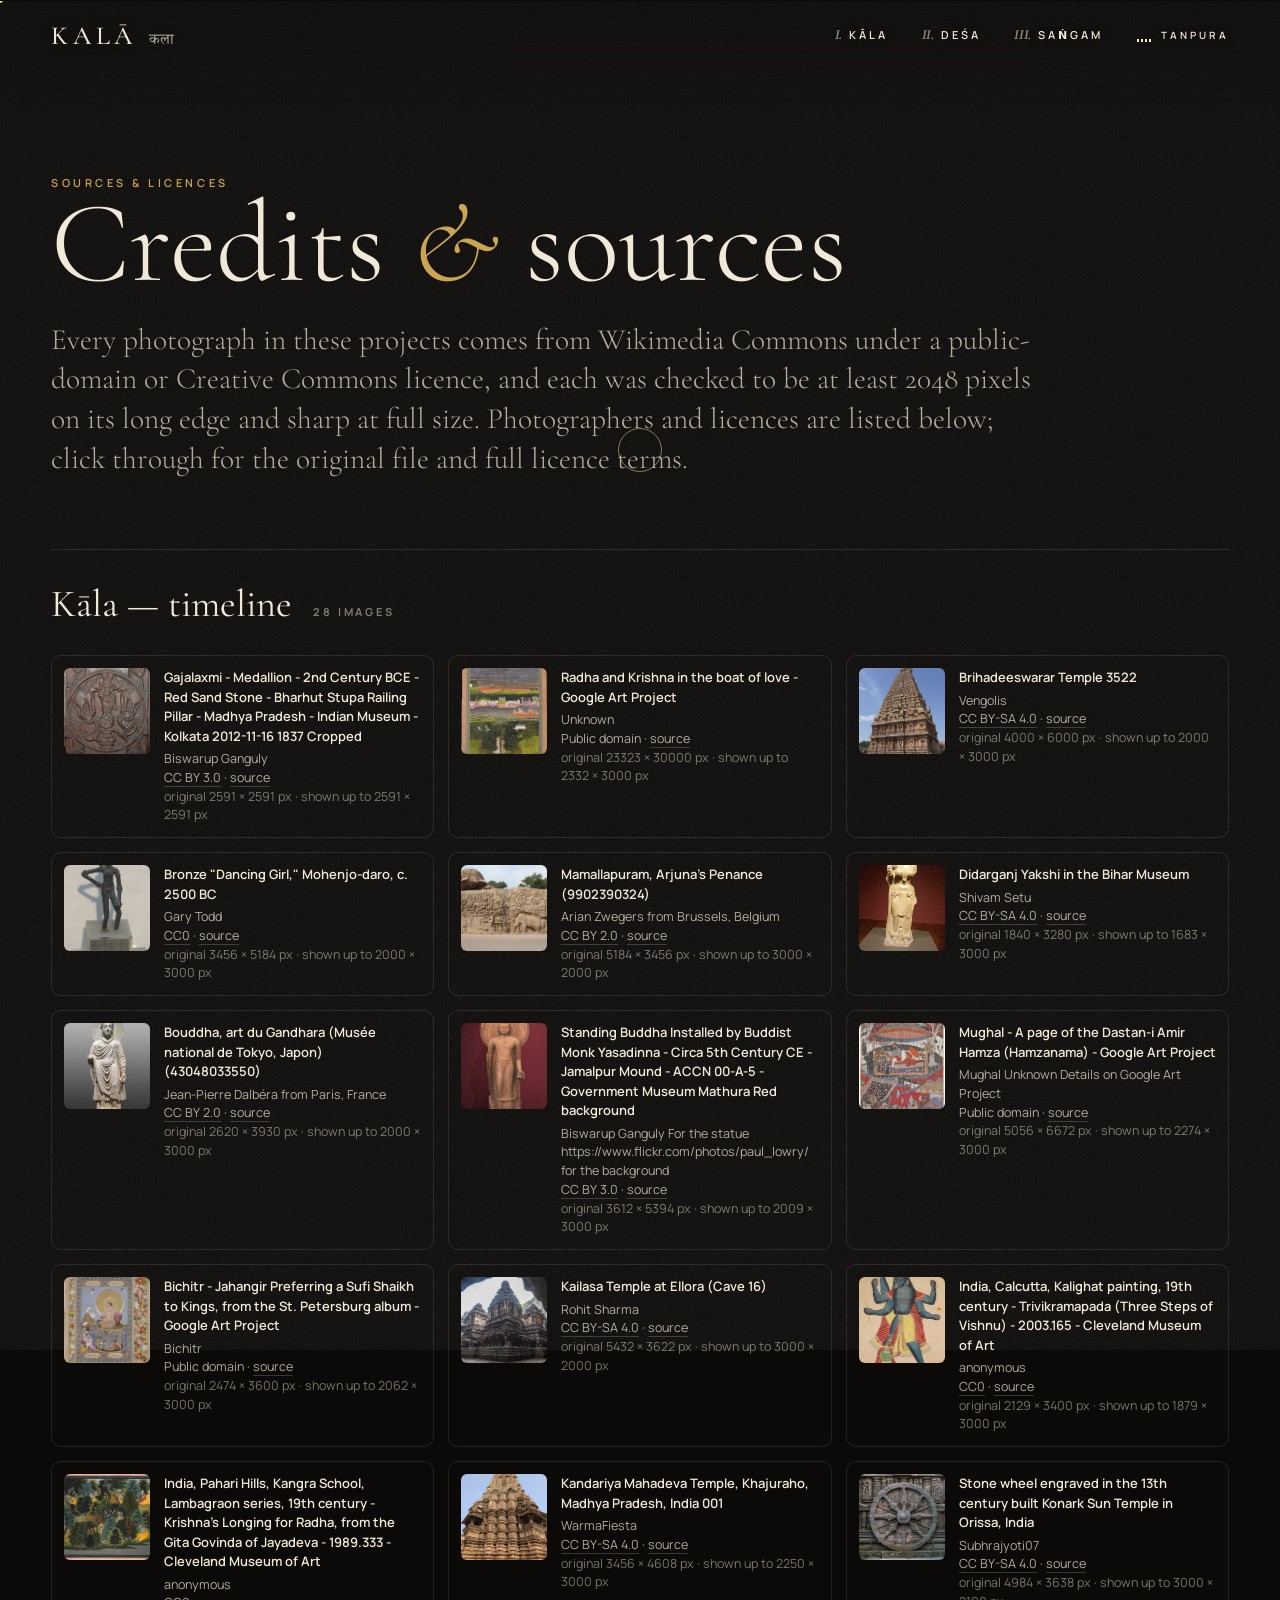
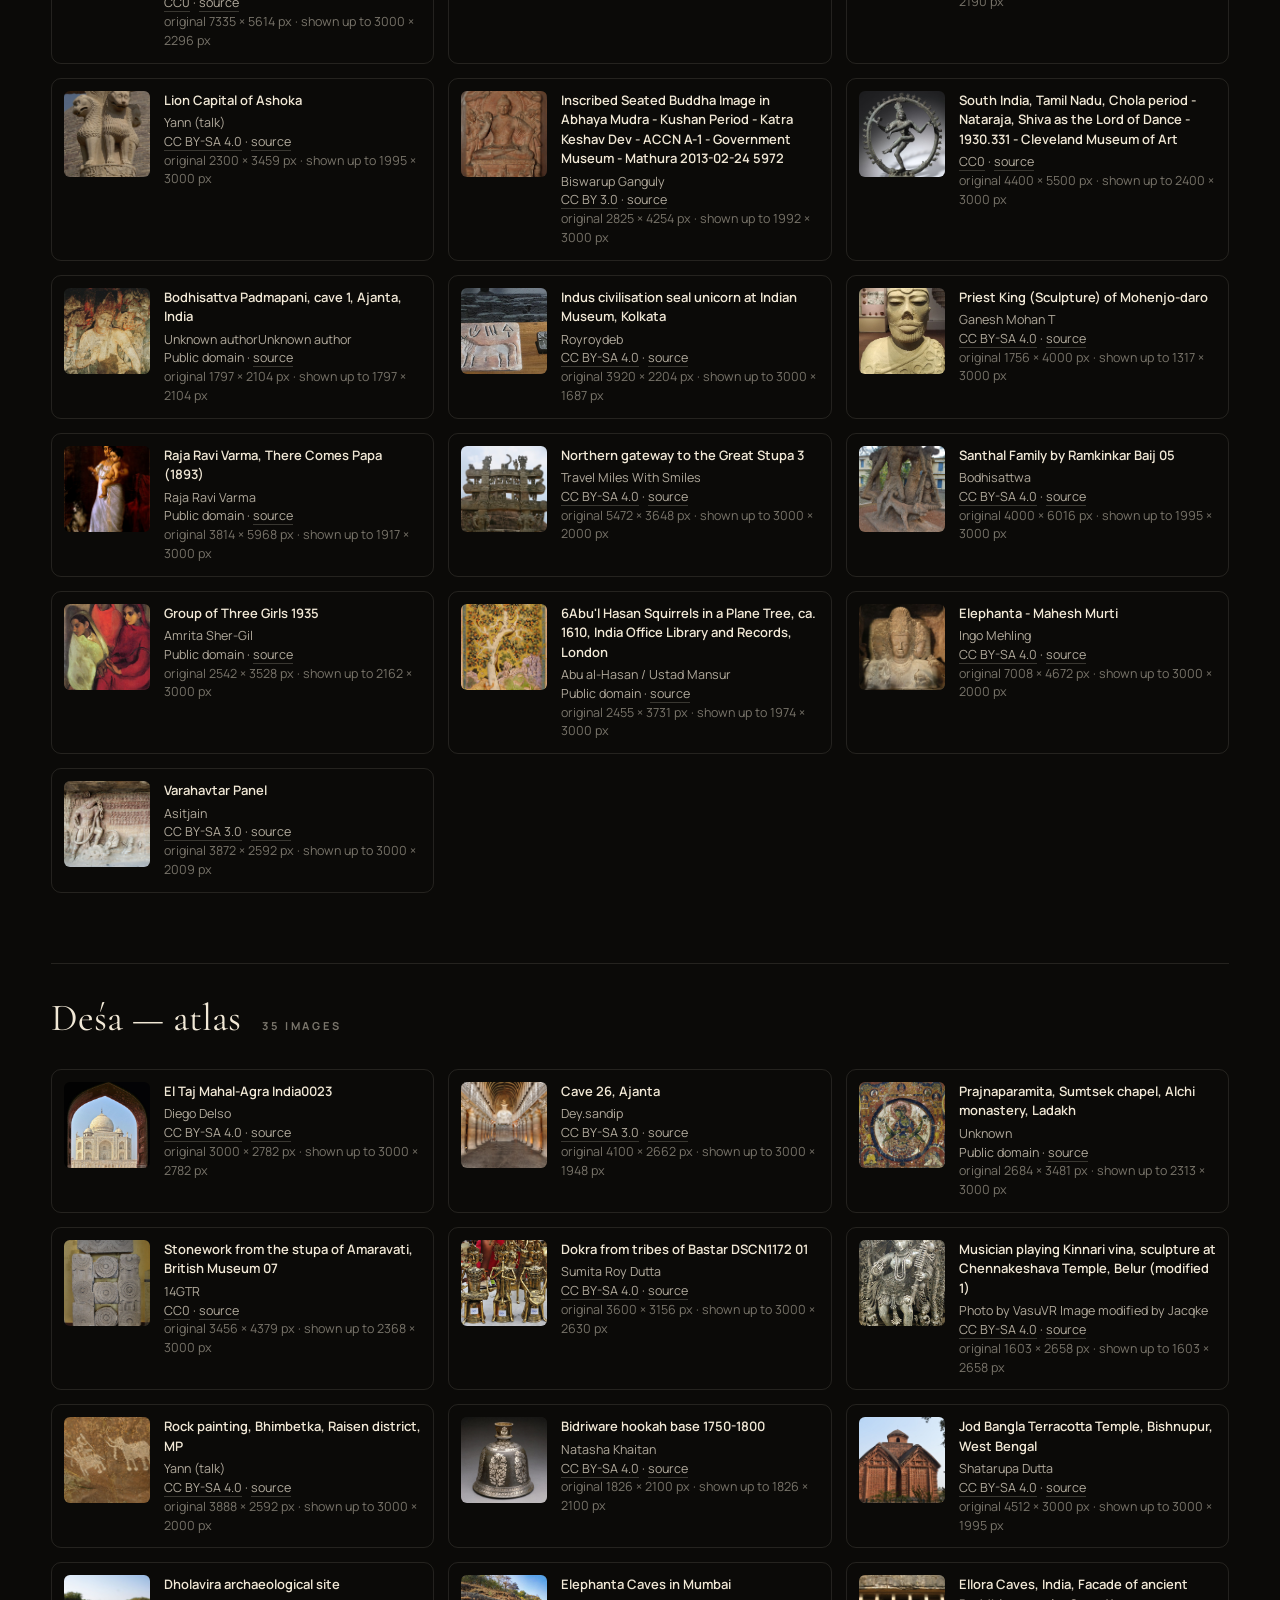
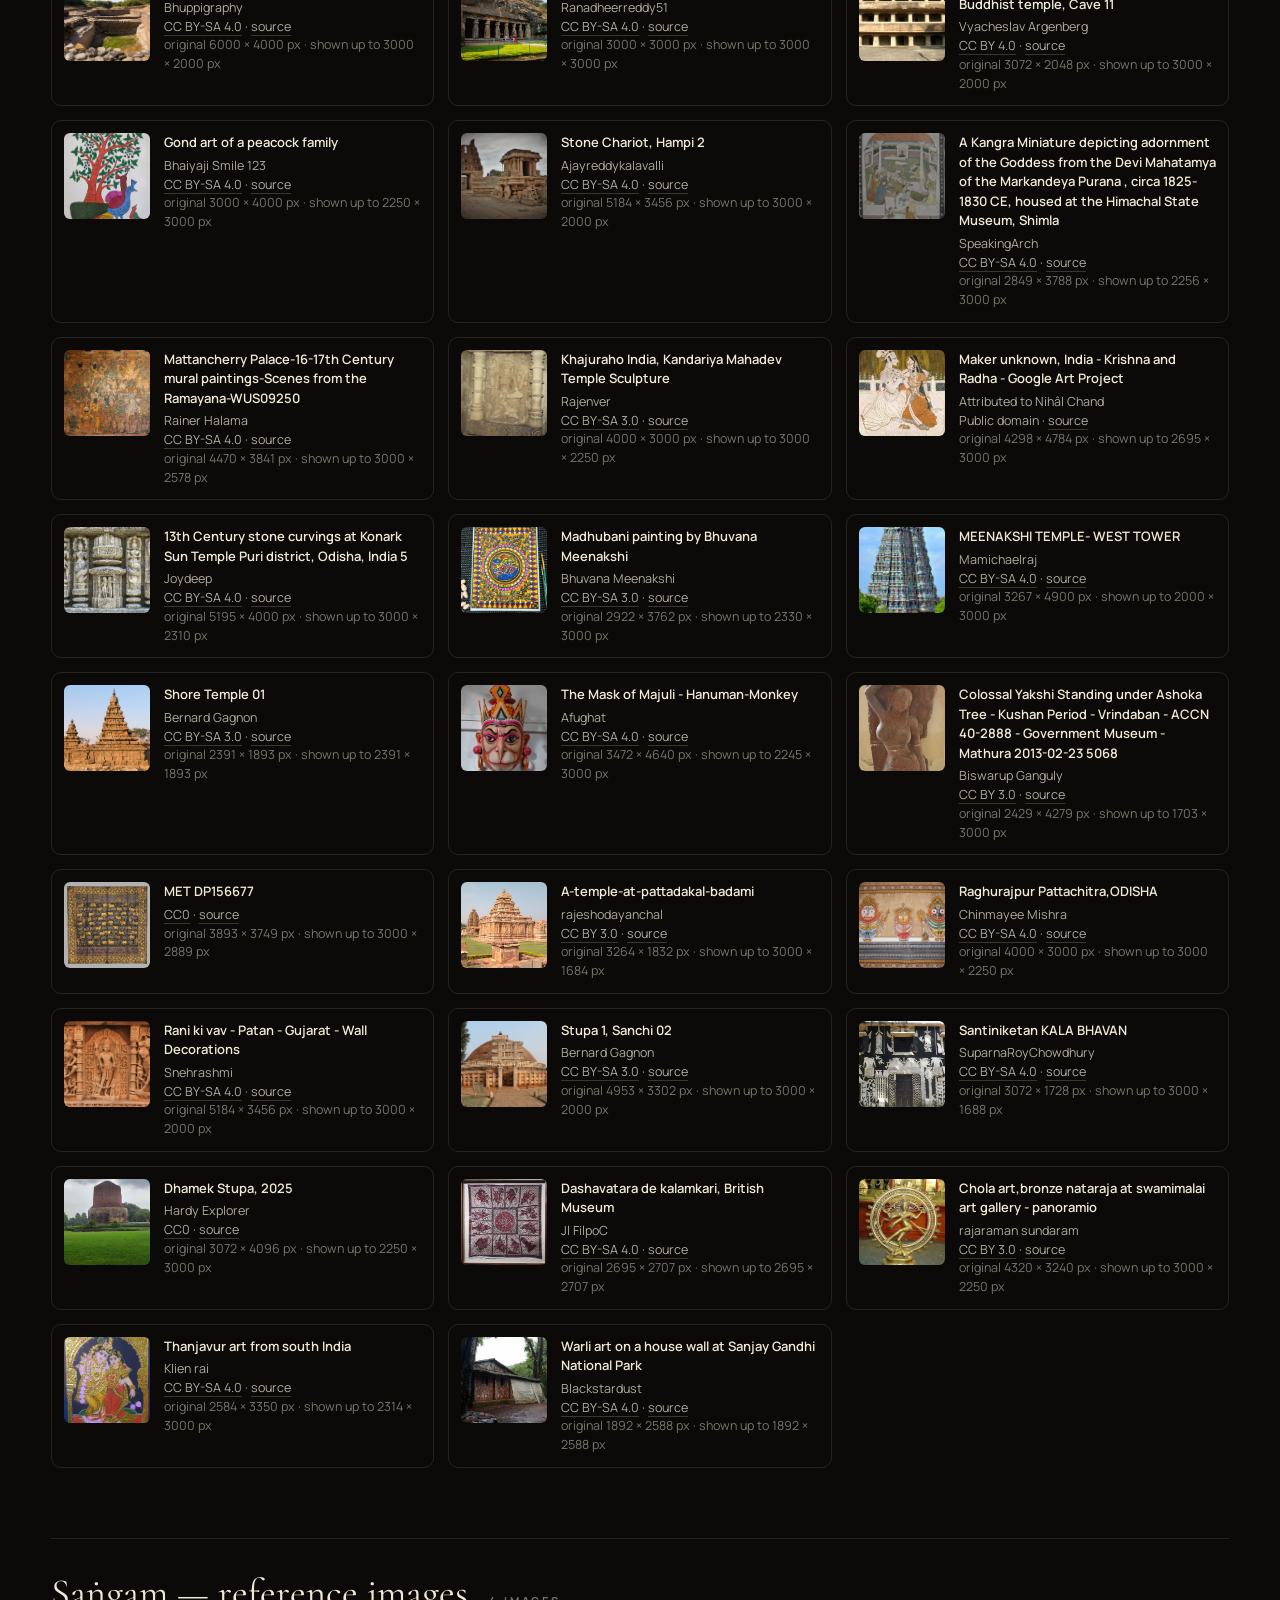
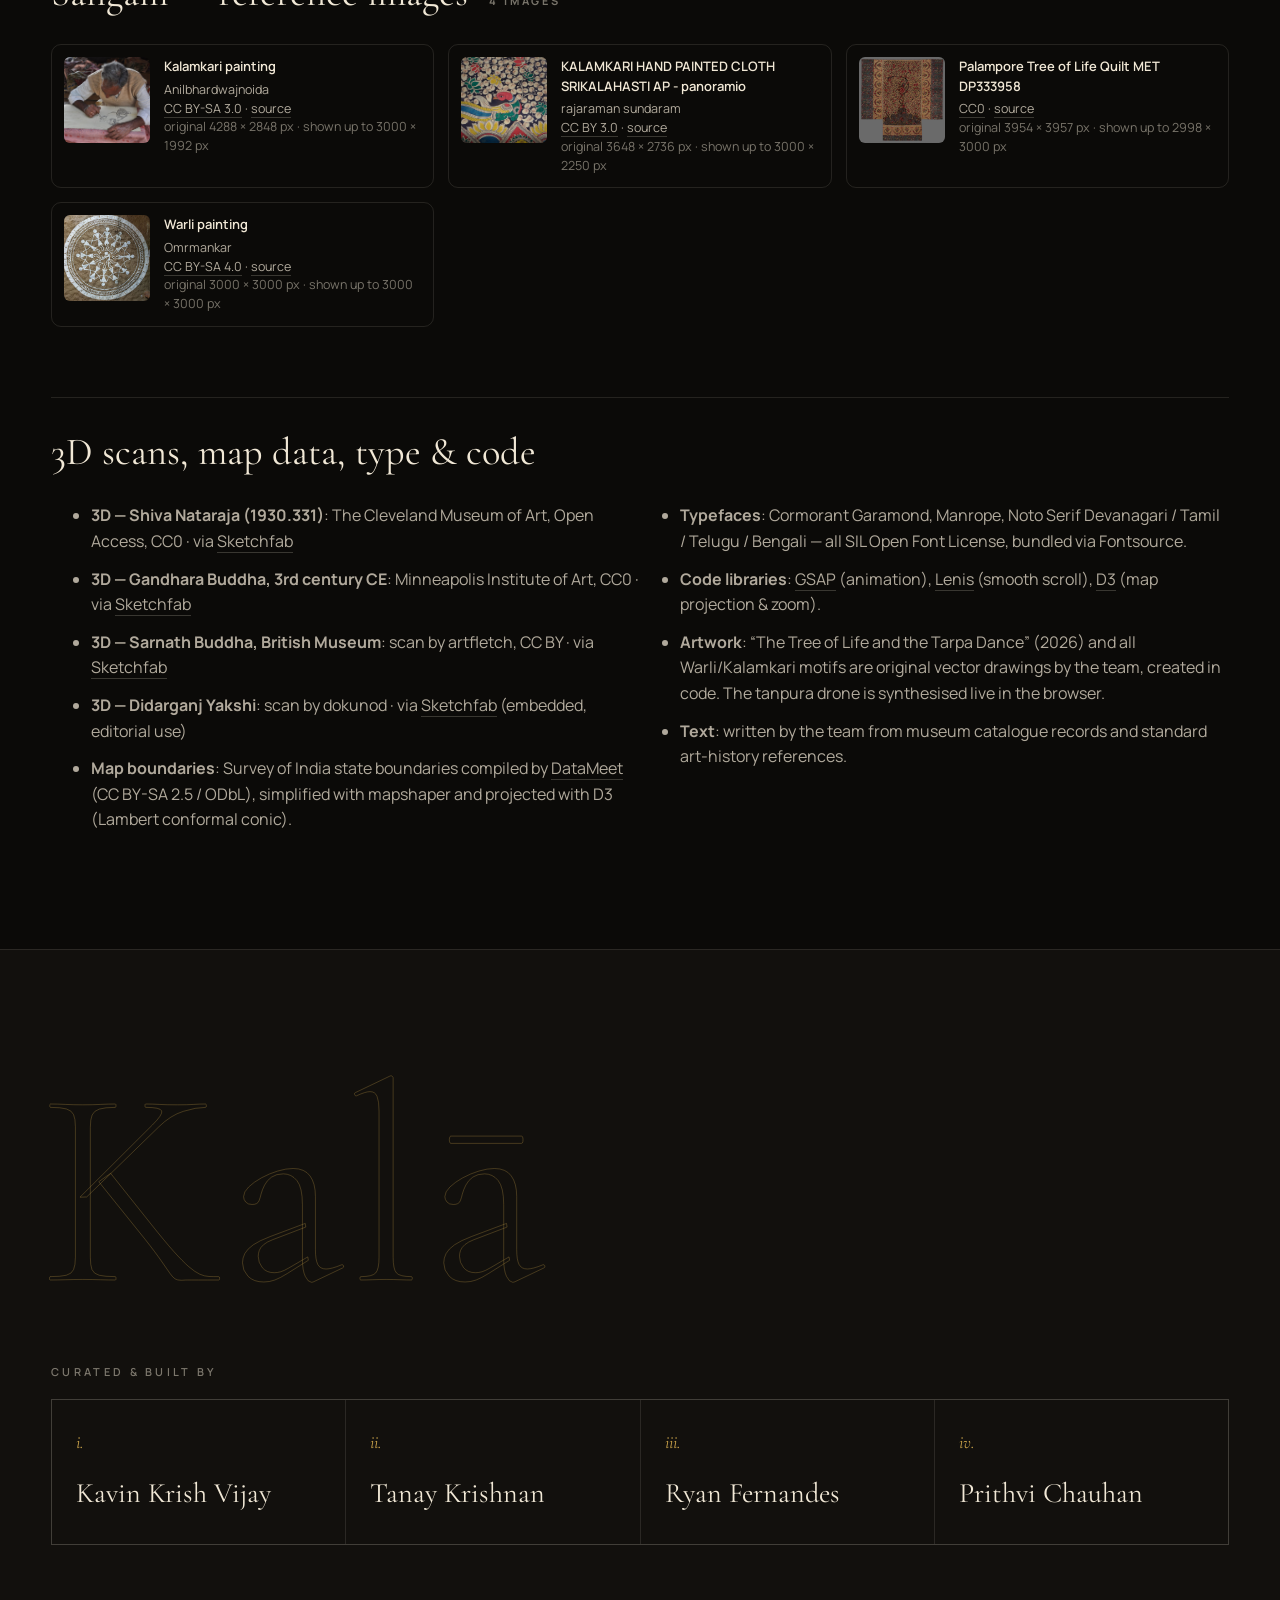
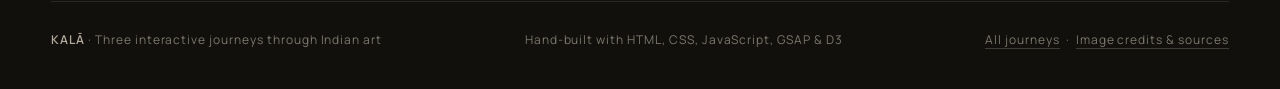
==== commit d2a259d7: "Smoother motion, a clearer trail map and a cleaner loader - Home and Saṅgam run smoothly. Textures a" ====
--- a/credits/index.html
+++ b/credits/index.html
@@ -8,7 +8,7 @@
   <meta name="theme-color" content="#0b0a08">
   <link rel="icon" href="../assets/favicon.svg" type="image/svg+xml">
   <script>document.documentElement.className = document.documentElement.className.replace("no-js", "js");</script>
-  <link rel="stylesheet" href="../assets/css/core.css?v=1790333794">
+  <link rel="stylesheet" href="../assets/css/core.css?v=1790347583">
   <style>
     .cr { padding: calc(var(--nav-h) + clamp(50px, 8vw, 120px)) var(--gutter) 100px; max-width: 1400px; margin: 0 auto; }
     .cr h1 { font-family: var(--serif); font-weight: 300; font-size: clamp(60px, 9vw, 150px); line-height: 0.9; }
@@ -61,14 +61,14 @@
     </ul>
   </main>
   <footer class="footer" data-footer data-big="Kalā"></footer>
-  <script src="../assets/lib/gsap.min.js?v=1790333794"></script>
-  <script src="../assets/lib/ScrollTrigger.min.js?v=1790333794"></script>
-  <script src="../assets/lib/SplitText.min.js?v=1790333794"></script>
-  <script src="../assets/lib/CustomEase.min.js?v=1790333794"></script>
-  <script src="../assets/lib/lenis.min.js?v=1790333794"></script>
-  <script src="../assets/js/core.js?v=1790333794"></script>
-  <script src="../assets/js/tanpura.js?v=1790333794"></script>
-  <script src="../assets/data/credits.js?v=1790333794"></script>
+  <script src="../assets/lib/gsap.min.js?v=1790347583"></script>
+  <script src="../assets/lib/ScrollTrigger.min.js?v=1790347583"></script>
+  <script src="../assets/lib/SplitText.min.js?v=1790347583"></script>
+  <script src="../assets/lib/CustomEase.min.js?v=1790347583"></script>
+  <script src="../assets/lib/lenis.min.js?v=1790347583"></script>
+  <script src="../assets/js/core.js?v=1790347583"></script>
+  <script src="../assets/js/tanpura.js?v=1790347583"></script>
+  <script src="../assets/data/credits.js?v=1790347583"></script>
   <script>
     (function () {
       const C = window.KALA_CREDITS || {};
--- a/assets/css/core.css
+++ b/assets/css/core.css
@@ -133,9 +133,19 @@
   display: flex; align-items: center; justify-content: space-between;
   padding: 0 var(--gutter);
   z-index: 800;
-  mix-blend-mode: difference;
   color: #f1e8d6;
-}
+  border-bottom: 1px solid transparent;
+  transform: translate3d(0, 0, 0);
+  transition: transform 0.55s var(--ease-out), background-color 0.45s, border-color 0.45s;
+  will-change: transform;
+}
+/* soft scrim so the bar reads over any image, without blend modes */
+.nav::before { content: ""; position: absolute; left: 0; right: 0; top: 0; height: 150%; background: linear-gradient(180deg, rgba(8, 7, 5, var(--nav-scrim, 0.62)), rgba(8, 7, 5, 0)); pointer-events: none; z-index: -1; transition: opacity 0.45s; }
+/* scrolled: a frosted bar; scrolling down: it slides away; scrolling up or pointing at the top edge: it returns */
+.nav.is-solid { background: var(--nav-bg, rgba(11, 10, 8, 0.78)); border-bottom-color: var(--line); -webkit-backdrop-filter: blur(14px) saturate(1.2); backdrop-filter: blur(14px) saturate(1.2); }
+.nav.is-solid::before { opacity: 0; }
+.nav.is-hidden { transform: translate3d(0, -101%, 0); }
+.nav a, .nav button { text-shadow: 0 1px 12px rgba(0, 0, 0, 0.35); }
 .nav__brand { display: flex; align-items: baseline; gap: 12px; font-family: var(--serif); font-size: 26px; letter-spacing: 0.18em; font-weight: 500; }
 .nav__brand small { font-family: var(--indic); font-size: 15px; letter-spacing: 0; opacity: 0.7; }
 .nav__links { display: flex; gap: clamp(14px, 2.6vw, 40px); align-items: center; }
